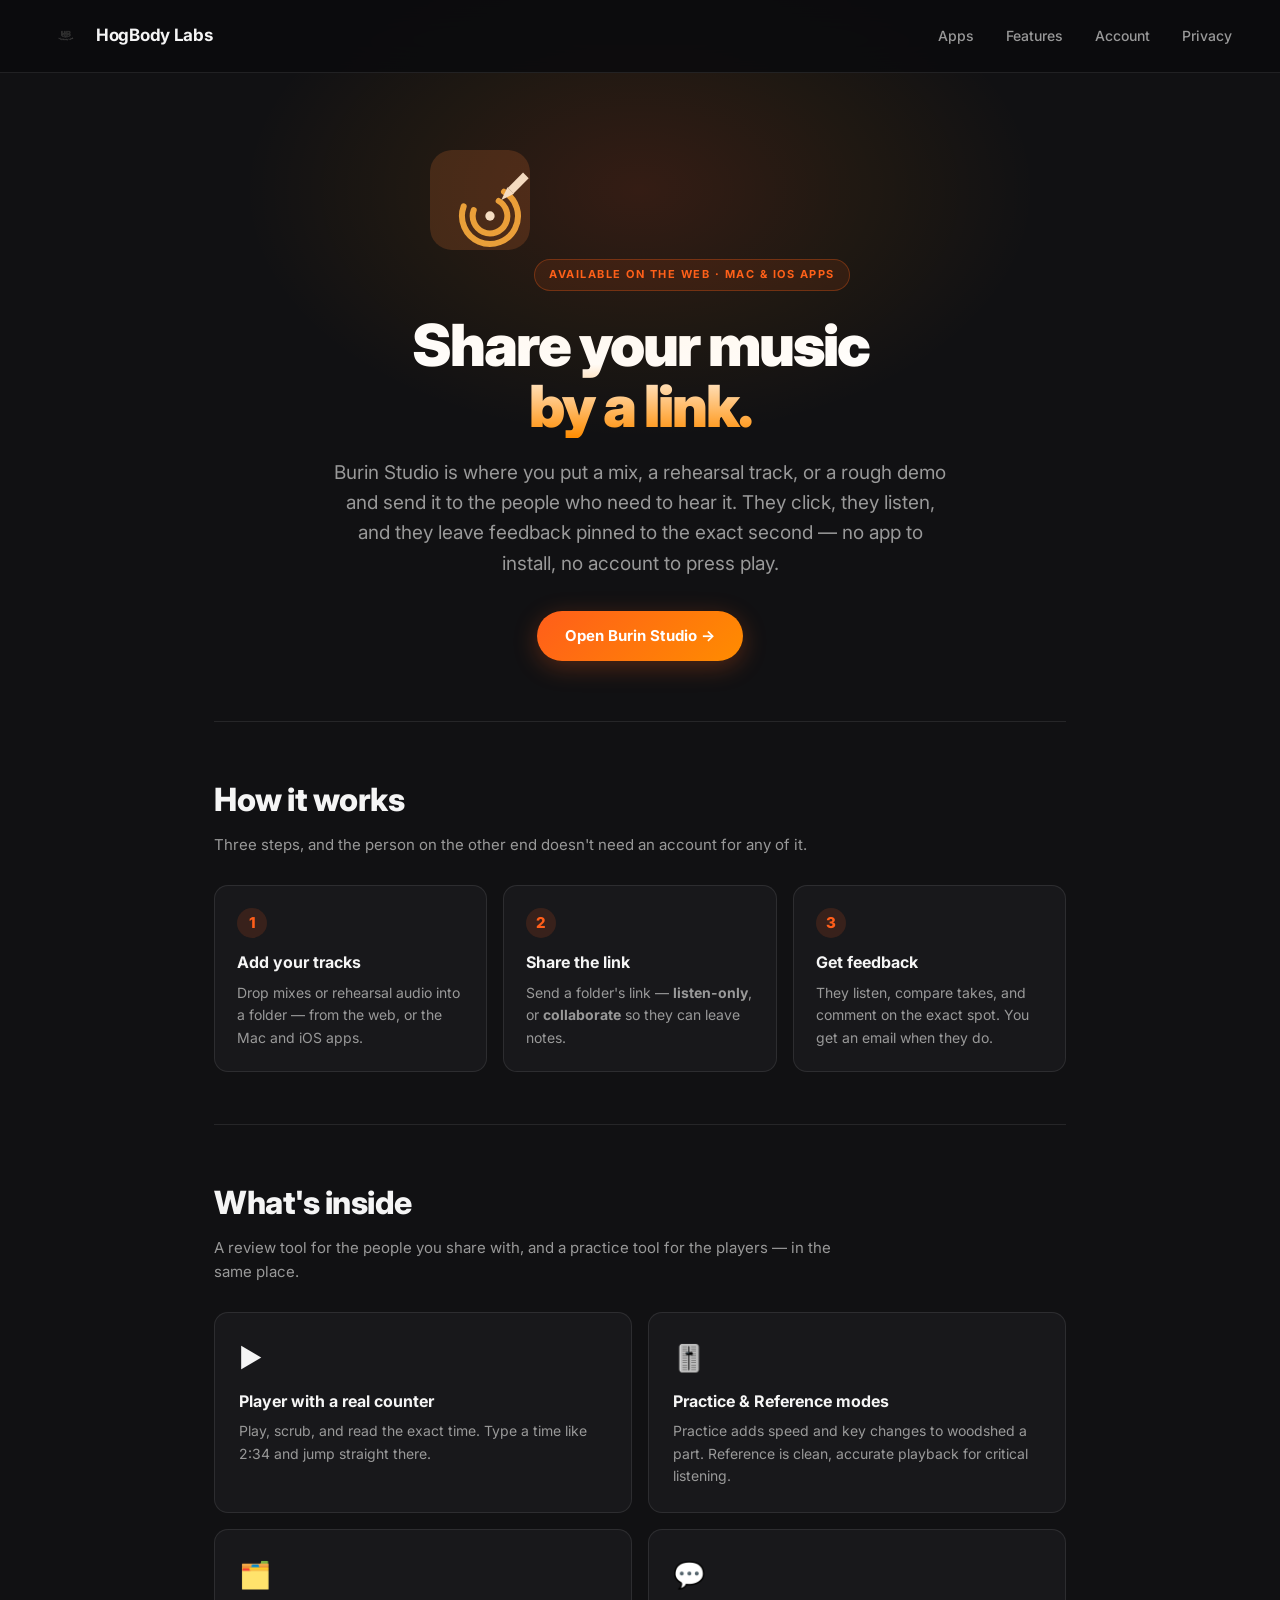
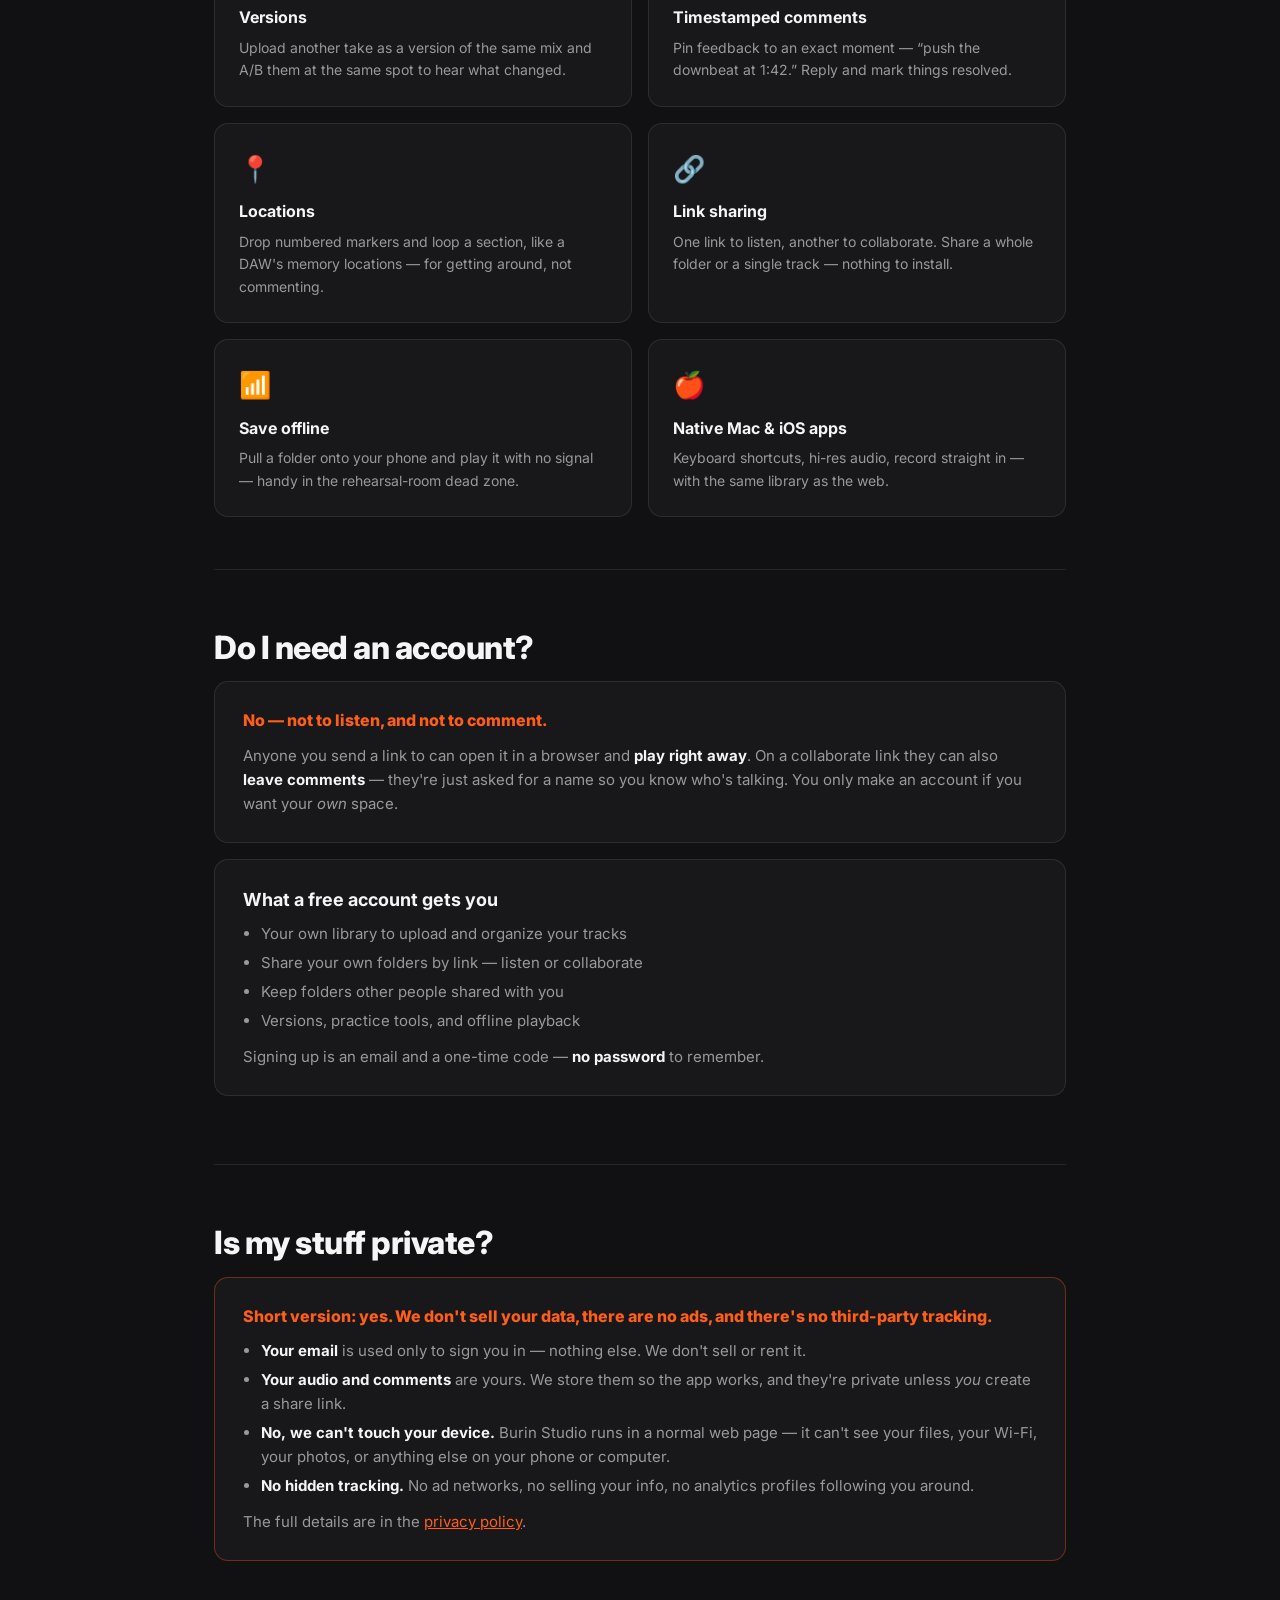
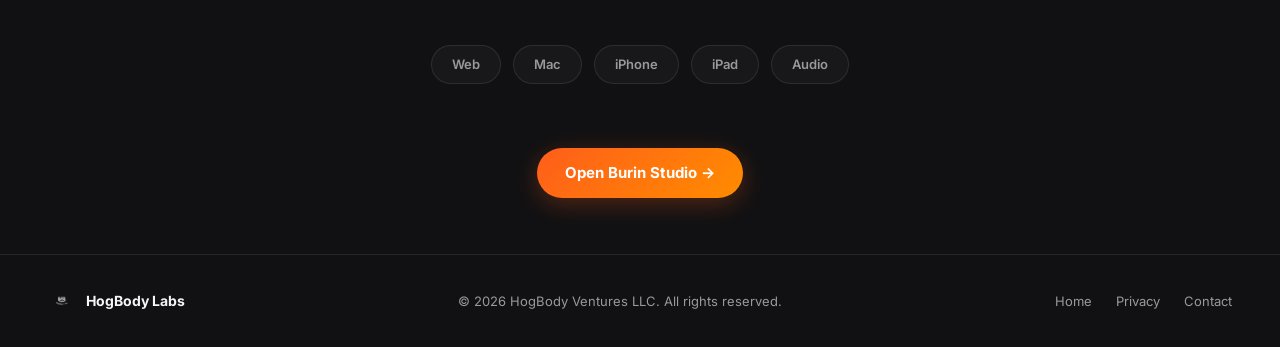
==== burin-studio/index.html @ 9c894c7a "Add Burin Studio subpage (overview, account, privacy) + app-grid card - /burin-studio/ — what it is," ====
<!DOCTYPE html>
<html lang="en">
<head>
  <meta charset="UTF-8" />
  <meta name="viewport" content="width=device-width, initial-scale=1.0" />
  <title>Burin Studio — Share, review, and practice your music by a link</title>
  <meta name="description" content="Burin Studio lets you share mixes and rehearsal tracks by a link. Anyone can listen and leave feedback pinned to the exact second — no app, no account to press play." />
  <meta property="og:title" content="Burin Studio" />
  <meta property="og:description" content="Share your music by a link. Others listen and leave feedback on the exact spot — no app, no account to press play." />
  <meta property="og:type" content="website" />
  <link rel="icon" href="/burin-icon.svg" />
  <link rel="preconnect" href="https://fonts.googleapis.com" />
  <link rel="preconnect" href="https://fonts.gstatic.com" crossorigin />
  <link href="https://fonts.googleapis.com/css2?family=Inter:wght@400;500;600;700;800;900&display=swap" rel="stylesheet" />
  <style>
    *, *::before, *::after { box-sizing: border-box; margin: 0; padding: 0; }
    :root {
      --bg:#111113; --bg2:#18181b; --bg3:#222227;
      --white:#f5f5f5; --muted:#999; --accent:#ff5e1a; --accent2:#ff8c00;
      --border:rgba(255,255,255,0.09); --radius:14px;
    }
    html { scroll-behavior: smooth; }
    body { font-family:'Inter',sans-serif; background:var(--bg); color:var(--white); line-height:1.6; -webkit-font-smoothing:antialiased; }

    nav { position:fixed; top:0; left:0; right:0; z-index:100; display:flex; align-items:center; justify-content:space-between;
      padding:18px 48px; background:rgba(12,12,14,0.9); backdrop-filter:blur(16px); border-bottom:1px solid var(--border); }
    .nav-logo { display:flex; align-items:center; gap:12px; text-decoration:none; }
    .nav-logo img { width:36px; height:36px; object-fit:contain; }
    .nav-logo span { font-size:17px; font-weight:700; color:var(--white); letter-spacing:-0.3px; }
    .nav-links { display:flex; gap:32px; list-style:none; }
    .nav-links a { color:var(--muted); text-decoration:none; font-size:14px; font-weight:500; transition:color .2s; }
    .nav-links a:hover { color:var(--accent); }

    .hero { padding:150px 24px 60px; text-align:center; position:relative; overflow:hidden; }
    .hero::before { content:''; position:absolute; top:-60px; left:50%; transform:translateX(-50%);
      width:800px; height:500px; background:radial-gradient(ellipse, rgba(255,94,26,0.15) 0%, rgba(255,140,0,0.06) 40%, transparent 70%); pointer-events:none; }
    .hero-icon { width:100px; height:100px; border-radius:22px; margin:0 auto 28px; }
    .eyebrow { display:inline-block; font-size:11px; font-weight:700; letter-spacing:1.5px; text-transform:uppercase; color:var(--accent);
      border:1px solid rgba(255,94,26,0.3); background:rgba(255,94,26,0.1); padding:6px 14px; border-radius:50px; margin-bottom:24px; }
    .hero h1 { font-size:clamp(34px,5vw,58px); font-weight:900; letter-spacing:-2px; line-height:1.06; margin-bottom:20px;
      background:linear-gradient(to top,#ff8c00 0%,#ffffff 60%); -webkit-background-clip:text; -webkit-text-fill-color:transparent; background-clip:text; }
    .hero p.lead { font-size:clamp(16px,2vw,19px); color:var(--muted); max-width:620px; margin:0 auto 32px; }
    .btn-primary { display:inline-block; background:linear-gradient(135deg,var(--accent),var(--accent2)); color:#fff; font-weight:700;
      font-size:15px; padding:13px 28px; border-radius:50px; text-decoration:none; transition:transform .15s, box-shadow .15s; box-shadow:0 6px 24px rgba(255,94,26,.28); }
    .btn-primary:hover { transform:translateY(-2px); box-shadow:0 10px 30px rgba(255,94,26,.4); }

    .wrap { max-width:900px; margin:0 auto; padding:0 24px; }
    .section { padding:52px 0; border-top:1px solid var(--border); }
    .section h2 { font-size:clamp(24px,3vw,32px); font-weight:800; letter-spacing:-.5px; margin-bottom:8px; }
    .section .sub { color:var(--muted); font-size:15px; margin-bottom:28px; max-width:640px; }

    .steps { display:grid; grid-template-columns:repeat(3,1fr); gap:16px; }
    .step { background:var(--bg2); border:1px solid var(--border); border-radius:var(--radius); padding:22px; }
    .step .n { display:inline-flex; align-items:center; justify-content:center; width:30px; height:30px; border-radius:50%;
      background:rgba(255,94,26,.14); color:var(--accent); font-weight:800; font-size:15px; margin-bottom:12px; }
    .step h3 { font-size:16px; font-weight:700; margin-bottom:6px; }
    .step p { font-size:14px; color:var(--muted); }

    .features-grid { display:grid; grid-template-columns:repeat(2,1fr); gap:16px; }
    .feature { background:var(--bg2); border:1px solid var(--border); border-radius:var(--radius); padding:24px; }
    .feature .fi { font-size:26px; margin-bottom:10px; }
    .feature h3 { font-size:16px; font-weight:700; margin-bottom:6px; }
    .feature p { font-size:14px; color:var(--muted); }

    .qa { background:var(--bg2); border:1px solid var(--border); border-radius:var(--radius); padding:26px 28px; margin-bottom:16px; }
    .qa h3 { font-size:18px; font-weight:700; margin-bottom:8px; }
    .qa p { color:var(--muted); font-size:15px; margin-bottom:10px; }
    .qa p:last-child { margin-bottom:0; }
    .qa strong { color:var(--white); }
    .qa ul { margin:6px 0 0 18px; color:var(--muted); font-size:15px; }
    .qa li { margin:5px 0; }
    .qa.privacy { border-color:rgba(255,94,26,0.35); }
    .qa .big { color:var(--accent); font-weight:800; font-size:16px; }

    .platform-tags { display:flex; justify-content:center; gap:12px; flex-wrap:wrap; margin-top:8px; }
    .platform-tag { font-size:13px; font-weight:600; padding:8px 20px; border-radius:50px; background:var(--bg2); border:1px solid var(--border); color:var(--muted); }
    .cta-band { text-align:center; padding:56px 24px; }

    footer { border-top:1px solid var(--border); padding:32px 48px; display:flex; align-items:center; justify-content:space-between; flex-wrap:wrap; gap:16px; }
    .footer-logo { display:flex; align-items:center; gap:10px; }
    .footer-logo img { width:28px; height:28px; object-fit:contain; filter:brightness(0) invert(0.7); }
    .footer-logo span { font-size:14px; font-weight:700; color:var(--white); }
    footer p { font-size:13px; color:var(--muted); }
    .footer-links { display:flex; gap:24px; }
    .footer-links a { color:var(--muted); text-decoration:none; font-size:13px; transition:color .2s; }
    .footer-links a:hover { color:var(--accent); }

    @media (max-width:768px) {
      nav { padding:14px 20px; } .nav-links { display:none; }
      .steps, .features-grid { grid-template-columns:1fr; }
      footer { flex-direction:column; text-align:center; padding:24px 20px; }
    }
  </style>
</head>
<body>

<nav>
  <a href="/" class="nav-logo">
    <img src="/hogbodylabs-badge.svg" alt="HogBody Labs" />
    <span>HogBody Labs</span>
  </a>
  <ul class="nav-links">
    <li><a href="/#apps">Apps</a></li>
    <li><a href="#features">Features</a></li>
    <li><a href="#account">Account</a></li>
    <li><a href="#privacy">Privacy</a></li>
  </ul>
</nav>

<section class="hero">
  <img src="/burin-icon.svg" alt="Burin Studio" class="hero-icon" />
  <div class="eyebrow">Available on the web · Mac &amp; iOS apps</div>
  <h1>Share your music<br />by a link.</h1>
  <p class="lead">Burin Studio is where you put a mix, a rehearsal track, or a rough demo and send it to the people who need to hear it. They click, they listen, and they leave feedback pinned to the exact second — no app to install, no account to press play.</p>
  <a href="https://daleadkins.net/studio" class="btn-primary">Open Burin Studio →</a>
</section>

<div class="wrap">

  <!-- HOW IT WORKS -->
  <section class="section" id="how">
    <h2>How it works</h2>
    <p class="sub">Three steps, and the person on the other end doesn't need an account for any of it.</p>
    <div class="steps">
      <div class="step"><div class="n">1</div><h3>Add your tracks</h3><p>Drop mixes or rehearsal audio into a folder — from the web, or the Mac and iOS apps.</p></div>
      <div class="step"><div class="n">2</div><h3>Share the link</h3><p>Send a folder's link — <strong>listen-only</strong>, or <strong>collaborate</strong> so they can leave notes.</p></div>
      <div class="step"><div class="n">3</div><h3>Get feedback</h3><p>They listen, compare takes, and comment on the exact spot. You get an email when they do.</p></div>
    </div>
  </section>

  <!-- FEATURES -->
  <section class="section" id="features">
    <h2>What's inside</h2>
    <p class="sub">A review tool for the people you share with, and a practice tool for the players — in the same place.</p>
    <div class="features-grid">
      <div class="feature"><div class="fi">▶️</div><h3>Player with a real counter</h3><p>Play, scrub, and read the exact time. Type a time like 2:34 and jump straight there.</p></div>
      <div class="feature"><div class="fi">🎚️</div><h3>Practice &amp; Reference modes</h3><p>Practice adds speed and key changes to woodshed a part. Reference is clean, accurate playback for critical listening.</p></div>
      <div class="feature"><div class="fi">🗂️</div><h3>Versions</h3><p>Upload another take as a version of the same mix and A/B them at the same spot to hear what changed.</p></div>
      <div class="feature"><div class="fi">💬</div><h3>Timestamped comments</h3><p>Pin feedback to an exact moment — “push the downbeat at 1:42.” Reply and mark things resolved.</p></div>
      <div class="feature"><div class="fi">📍</div><h3>Locations</h3><p>Drop numbered markers and loop a section, like a DAW's memory locations — for getting around, not commenting.</p></div>
      <div class="feature"><div class="fi">🔗</div><h3>Link sharing</h3><p>One link to listen, another to collaborate. Share a whole folder or a single track — nothing to install.</p></div>
      <div class="feature"><div class="fi">📶</div><h3>Save offline</h3><p>Pull a folder onto your phone and play it with no signal — handy in the rehearsal-room dead zone.</p></div>
      <div class="feature"><div class="fi">🍎</div><h3>Native Mac &amp; iOS apps</h3><p>Keyboard shortcuts, hi-res audio, record straight in — with the same library as the web.</p></div>
    </div>
  </section>

  <!-- ACCOUNT -->
  <section class="section" id="account">
    <h2>Do I need an account?</h2>
    <div class="qa">
      <p class="big">No — not to listen, and not to comment.</p>
      <p>Anyone you send a link to can open it in a browser and <strong>play right away</strong>. On a collaborate link they can also <strong>leave comments</strong> — they're just asked for a name so you know who's talking. You only make an account if you want your <em>own</em> space.</p>
    </div>
    <div class="qa">
      <h3>What a free account gets you</h3>
      <ul>
        <li>Your own library to upload and organize your tracks</li>
        <li>Share your own folders by link — listen or collaborate</li>
        <li>Keep folders other people shared with you</li>
        <li>Versions, practice tools, and offline playback</li>
      </ul>
      <p style="margin-top:12px">Signing up is an email and a one-time code — <strong>no password</strong> to remember.</p>
    </div>
  </section>

  <!-- PRIVACY -->
  <section class="section" id="privacy">
    <h2>Is my stuff private?</h2>
    <div class="qa privacy">
      <p class="big">Short version: yes. We don't sell your data, there are no ads, and there's no third-party tracking.</p>
      <ul>
        <li><strong>Your email</strong> is used only to sign you in — nothing else. We don't sell or rent it.</li>
        <li><strong>Your audio and comments</strong> are yours. We store them so the app works, and they're private unless <em>you</em> create a share link.</li>
        <li><strong>No, we can't touch your device.</strong> Burin Studio runs in a normal web page — it can't see your files, your Wi-Fi, your photos, or anything else on your phone or computer.</li>
        <li><strong>No hidden tracking.</strong> No ad networks, no selling your info, no analytics profiles following you around.</li>
      </ul>
      <p style="margin-top:12px">The full details are in the <a href="/burin-studio/privacy/" style="color:var(--accent)">privacy policy</a>.</p>
    </div>
  </section>

</div>

<section class="platforms" style="text-align:center; padding:8px 24px 8px;">
  <div class="platform-tags">
    <span class="platform-tag">Web</span>
    <span class="platform-tag">Mac</span>
    <span class="platform-tag">iPhone</span>
    <span class="platform-tag">iPad</span>
    <span class="platform-tag">Audio</span>
  </div>
</section>

<section class="cta-band">
  <a href="https://daleadkins.net/studio" class="btn-primary">Open Burin Studio →</a>
</section>

<footer>
  <div class="footer-logo">
    <img src="/hogbodylabs-badge.svg" alt="HogBody Labs" />
    <span>HogBody Labs</span>
  </div>
  <p>&copy; 2026 HogBody Ventures LLC. All rights reserved.</p>
  <div class="footer-links">
    <a href="/">Home</a>
    <a href="/burin-studio/privacy/">Privacy</a>
    <a href="mailto:support@hogbodylabs.com">Contact</a>
  </div>
</footer>

</body>
</html>
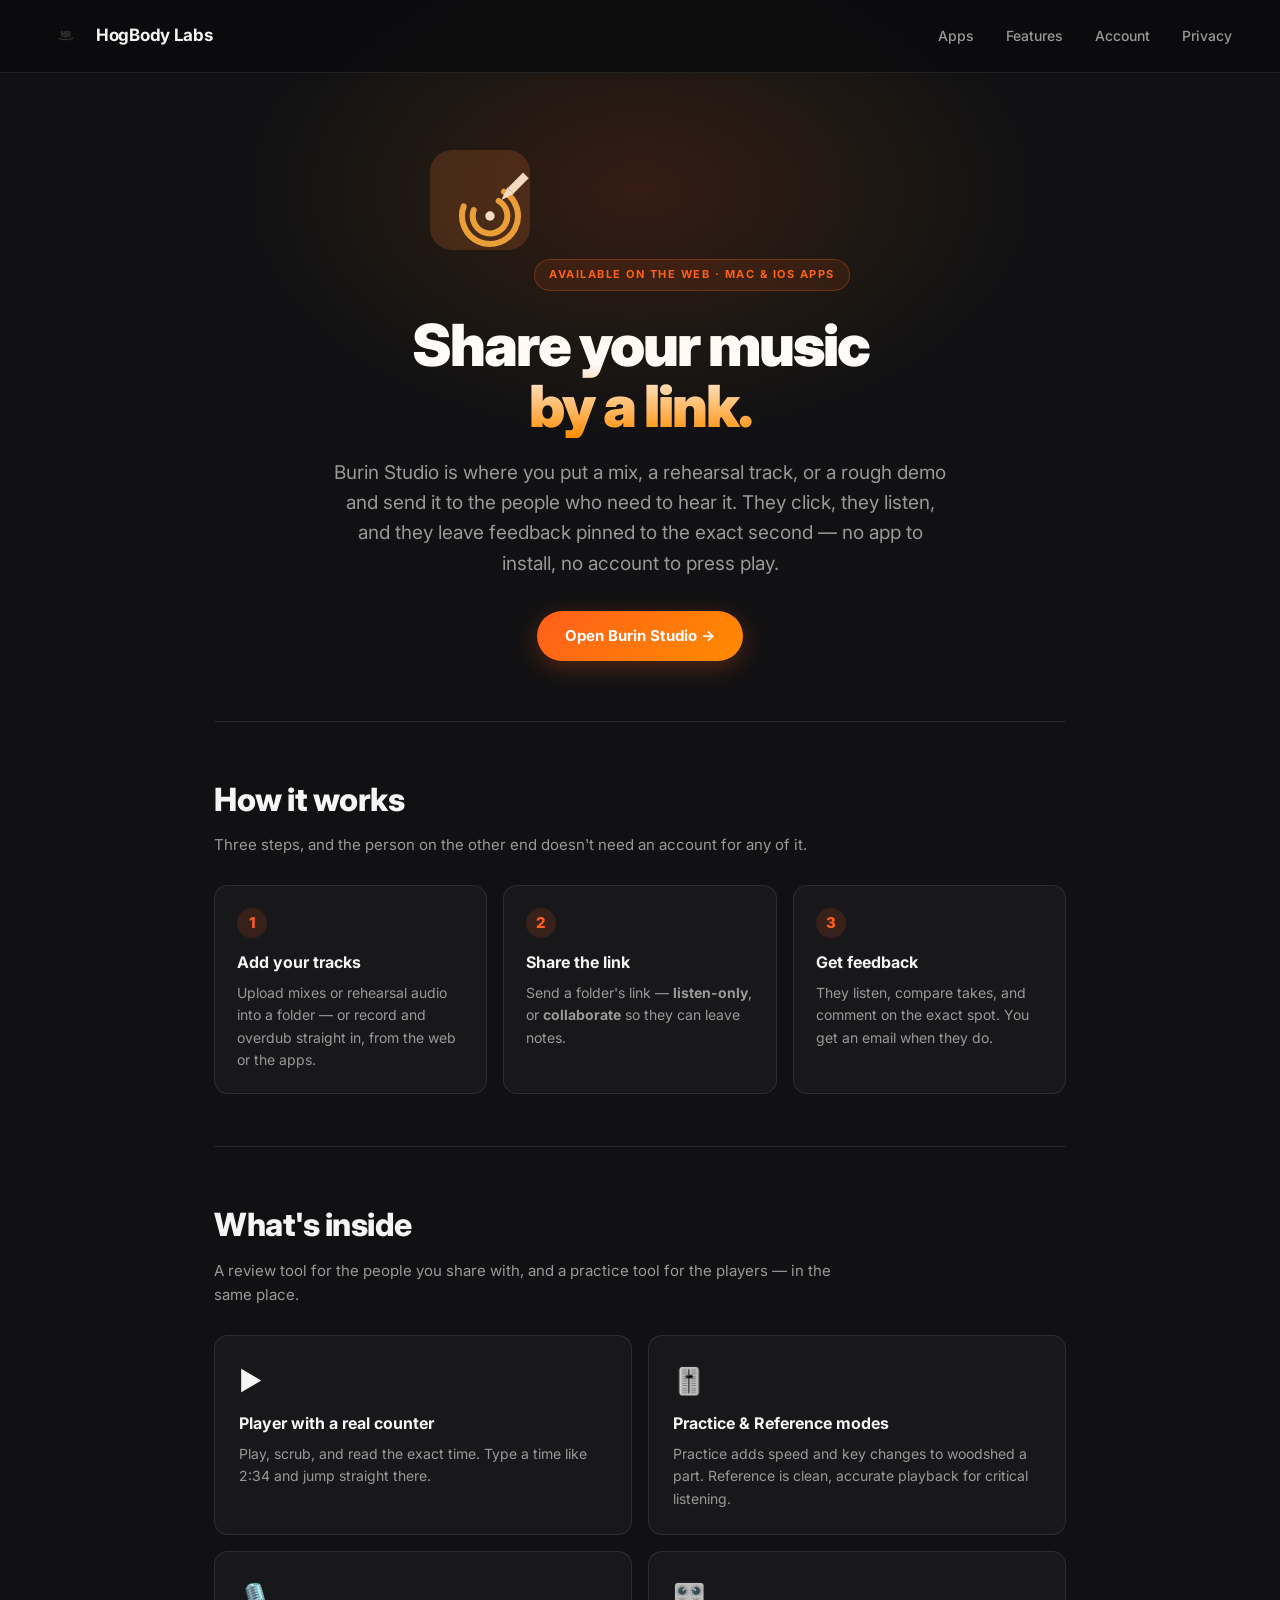
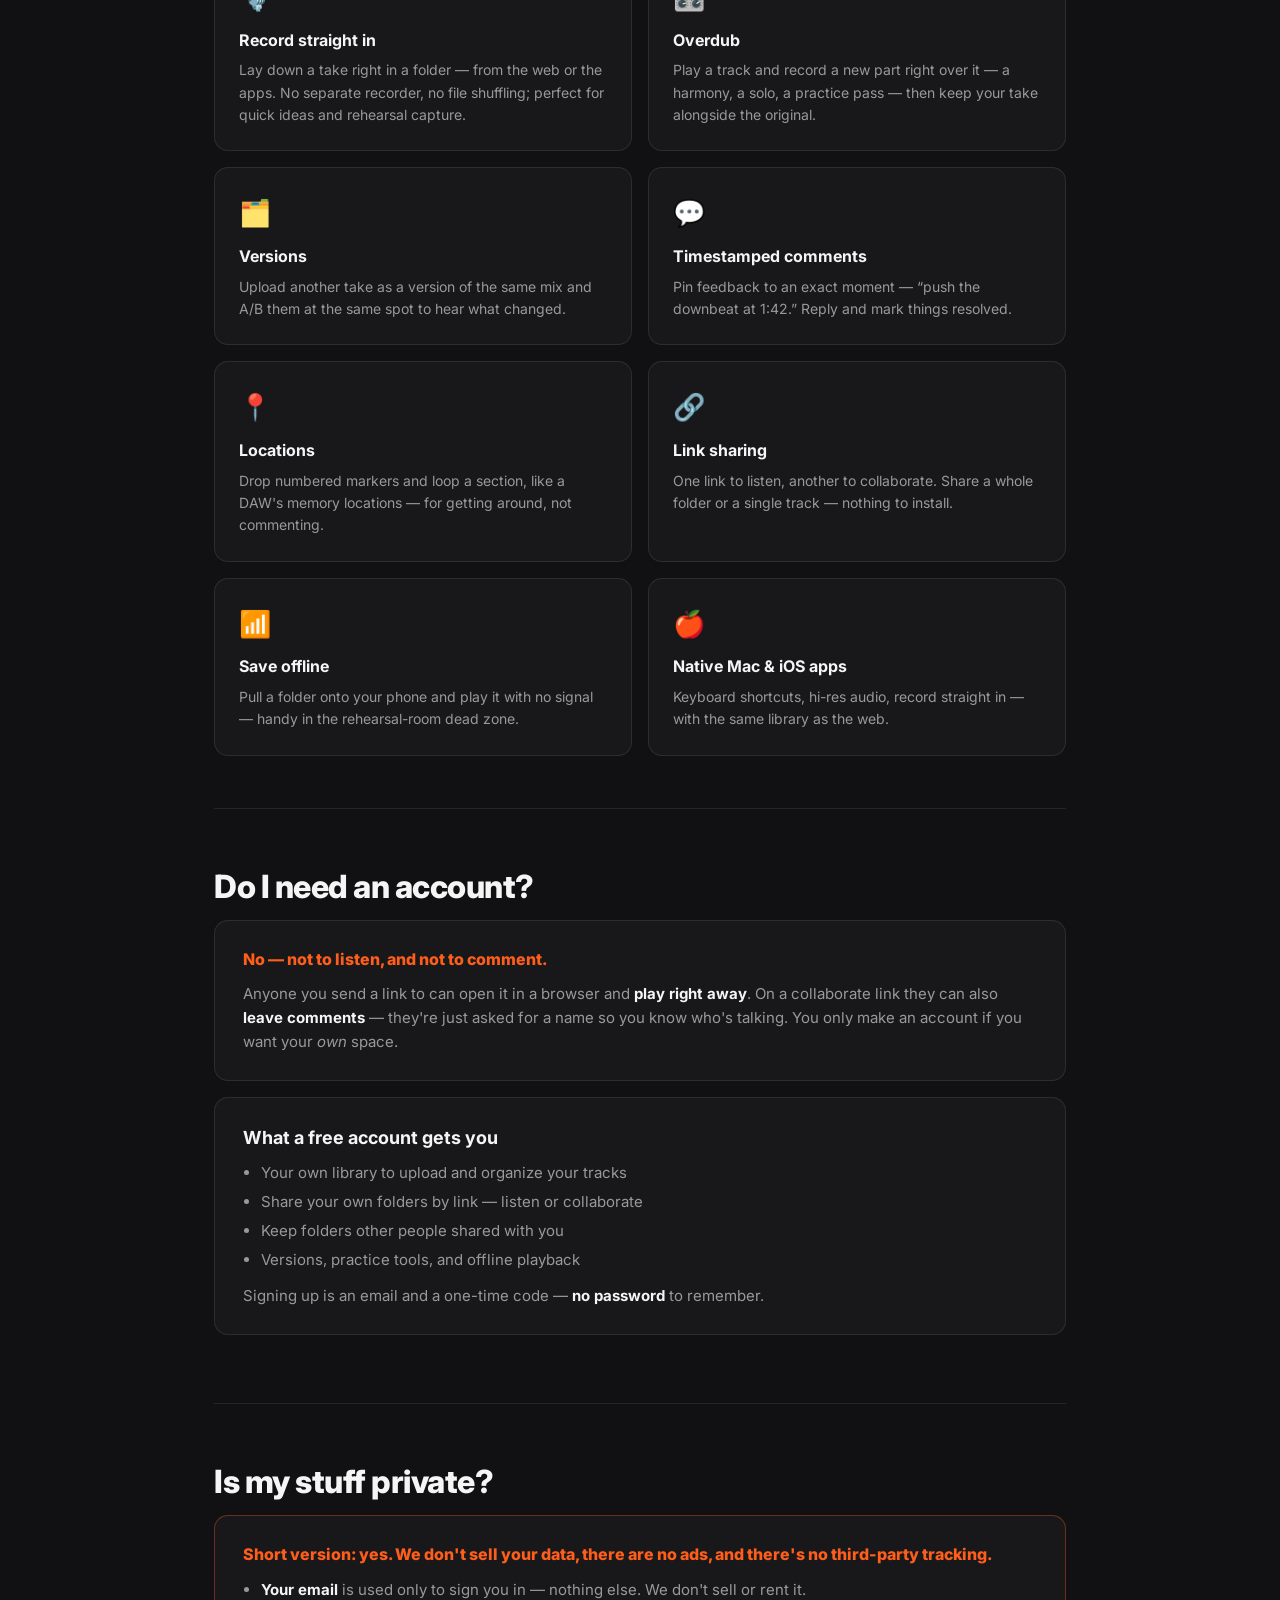
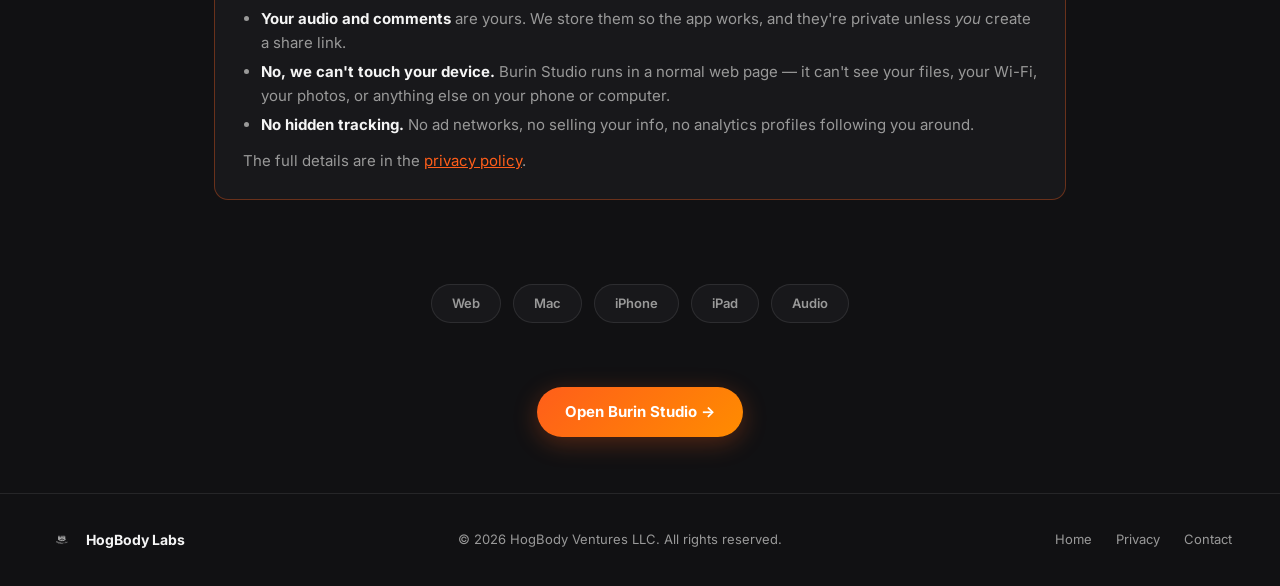
==== commit 6b60403a: "Burin Studio page: add Record & Overdub features" ====
--- a/burin-studio/index.html
+++ b/burin-studio/index.html
@@ -122,7 +122,7 @@
     <h2>How it works</h2>
     <p class="sub">Three steps, and the person on the other end doesn't need an account for any of it.</p>
     <div class="steps">
-      <div class="step"><div class="n">1</div><h3>Add your tracks</h3><p>Drop mixes or rehearsal audio into a folder — from the web, or the Mac and iOS apps.</p></div>
+      <div class="step"><div class="n">1</div><h3>Add your tracks</h3><p>Upload mixes or rehearsal audio into a folder — or record and overdub straight in, from the web or the apps.</p></div>
       <div class="step"><div class="n">2</div><h3>Share the link</h3><p>Send a folder's link — <strong>listen-only</strong>, or <strong>collaborate</strong> so they can leave notes.</p></div>
       <div class="step"><div class="n">3</div><h3>Get feedback</h3><p>They listen, compare takes, and comment on the exact spot. You get an email when they do.</p></div>
     </div>
@@ -135,6 +135,8 @@
     <div class="features-grid">
       <div class="feature"><div class="fi">▶️</div><h3>Player with a real counter</h3><p>Play, scrub, and read the exact time. Type a time like 2:34 and jump straight there.</p></div>
       <div class="feature"><div class="fi">🎚️</div><h3>Practice &amp; Reference modes</h3><p>Practice adds speed and key changes to woodshed a part. Reference is clean, accurate playback for critical listening.</p></div>
+      <div class="feature"><div class="fi">🎙️</div><h3>Record straight in</h3><p>Lay down a take right in a folder — from the web or the apps. No separate recorder, no file shuffling; perfect for quick ideas and rehearsal capture.</p></div>
+      <div class="feature"><div class="fi">🎛️</div><h3>Overdub</h3><p>Play a track and record a new part right over it — a harmony, a solo, a practice pass — then keep your take alongside the original.</p></div>
       <div class="feature"><div class="fi">🗂️</div><h3>Versions</h3><p>Upload another take as a version of the same mix and A/B them at the same spot to hear what changed.</p></div>
       <div class="feature"><div class="fi">💬</div><h3>Timestamped comments</h3><p>Pin feedback to an exact moment — “push the downbeat at 1:42.” Reply and mark things resolved.</p></div>
       <div class="feature"><div class="fi">📍</div><h3>Locations</h3><p>Drop numbered markers and loop a section, like a DAW's memory locations — for getting around, not commenting.</p></div>
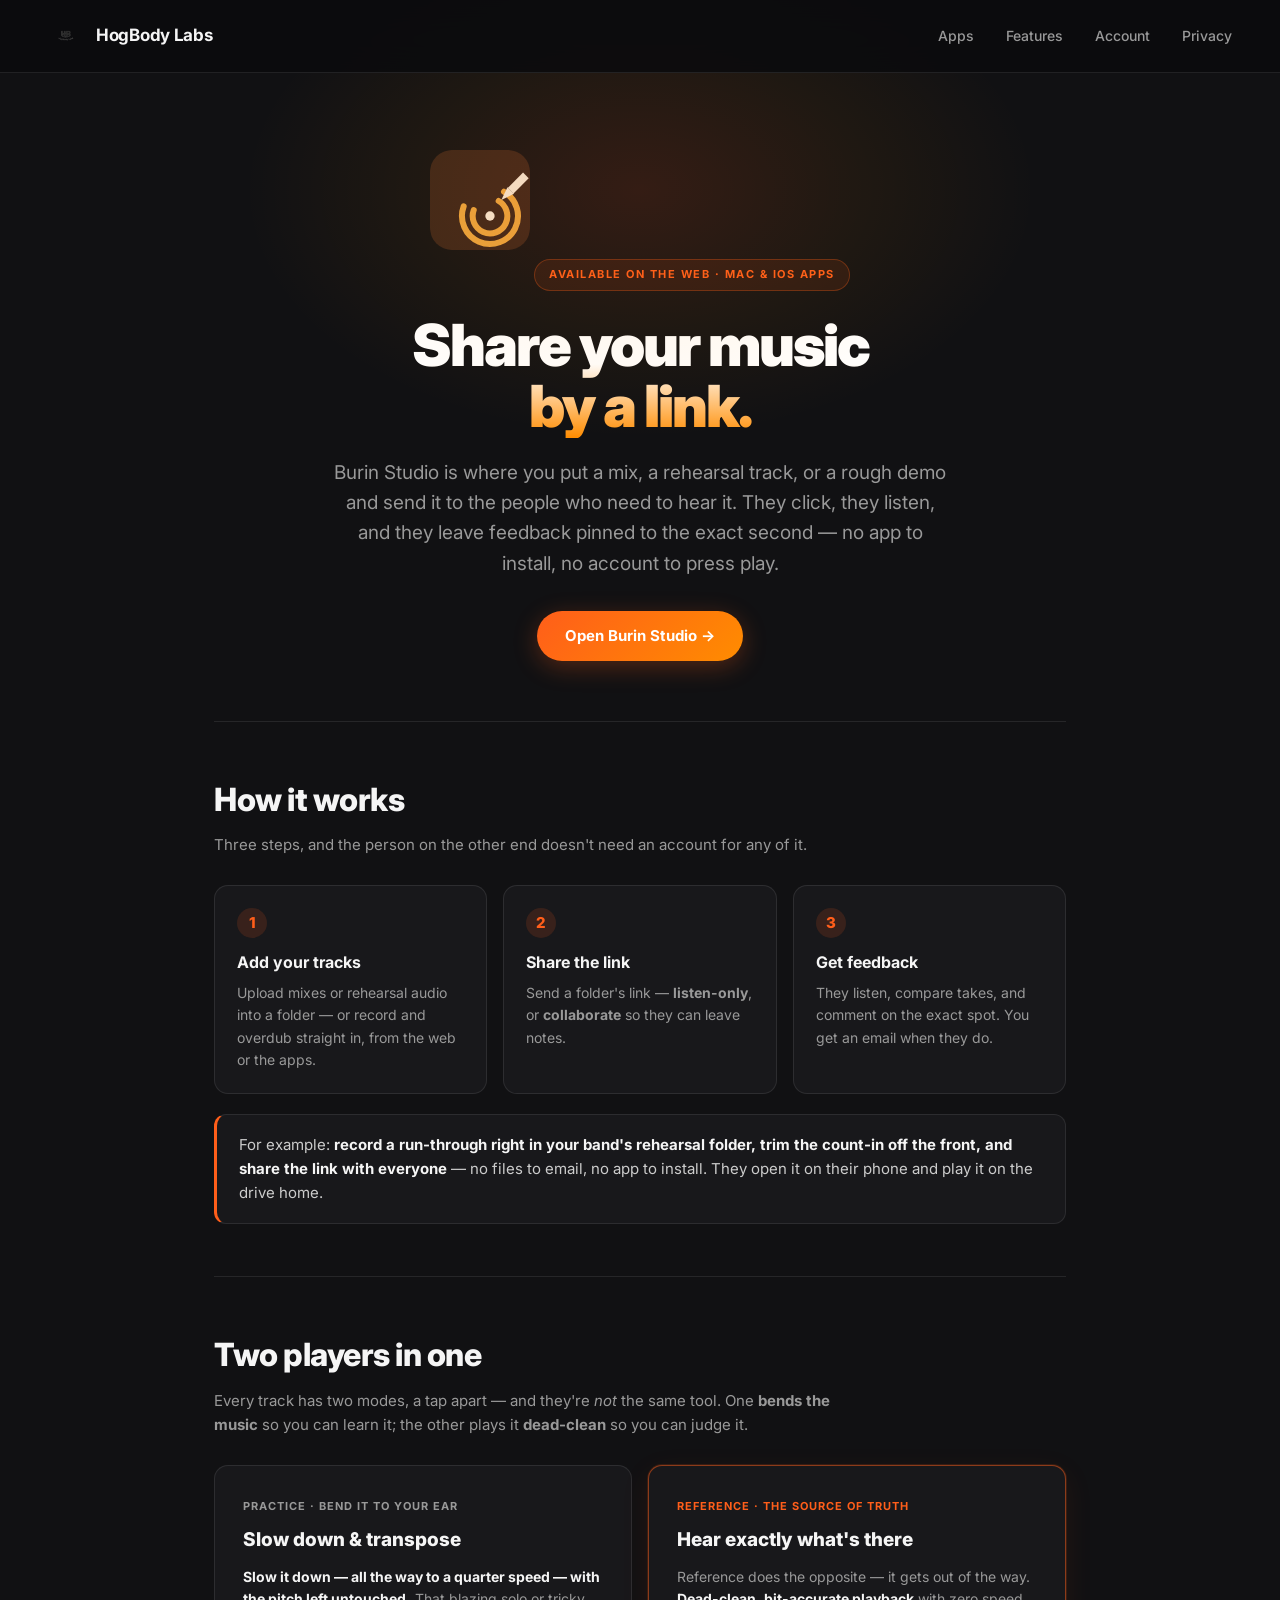
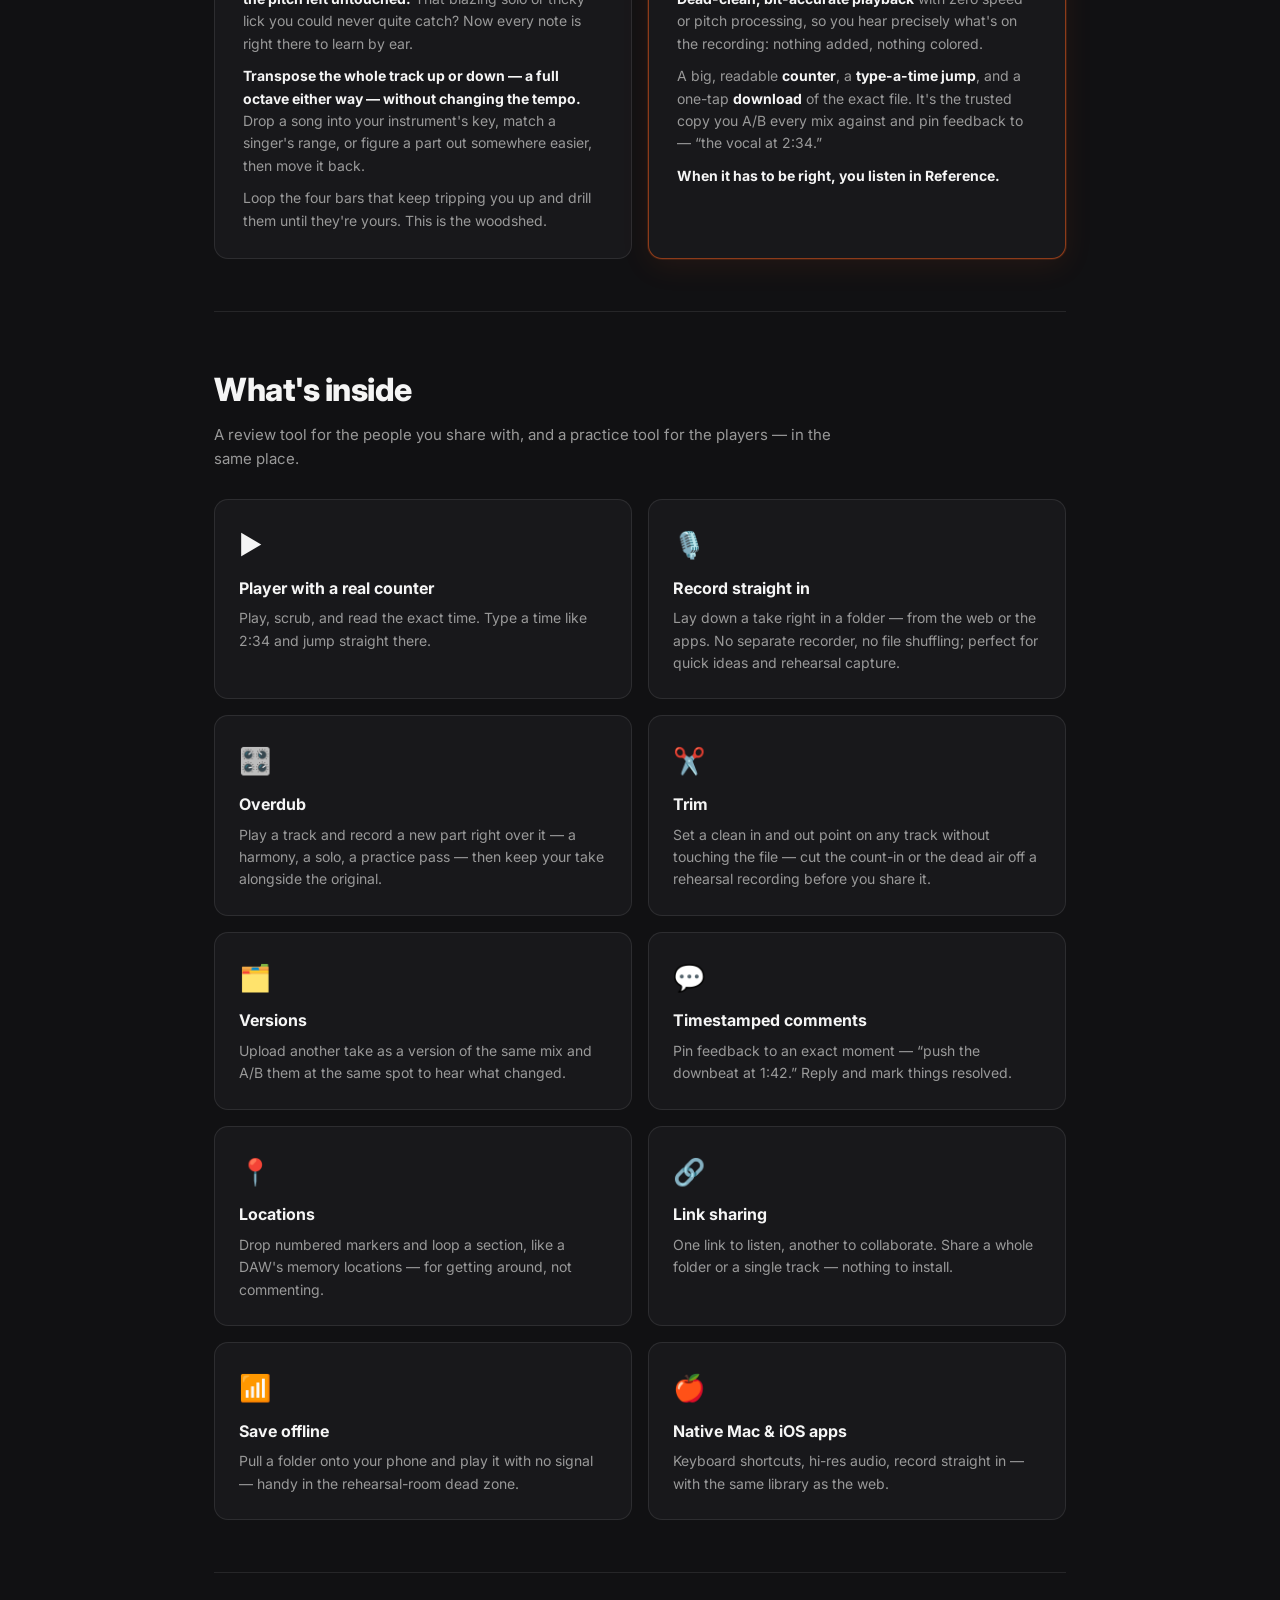
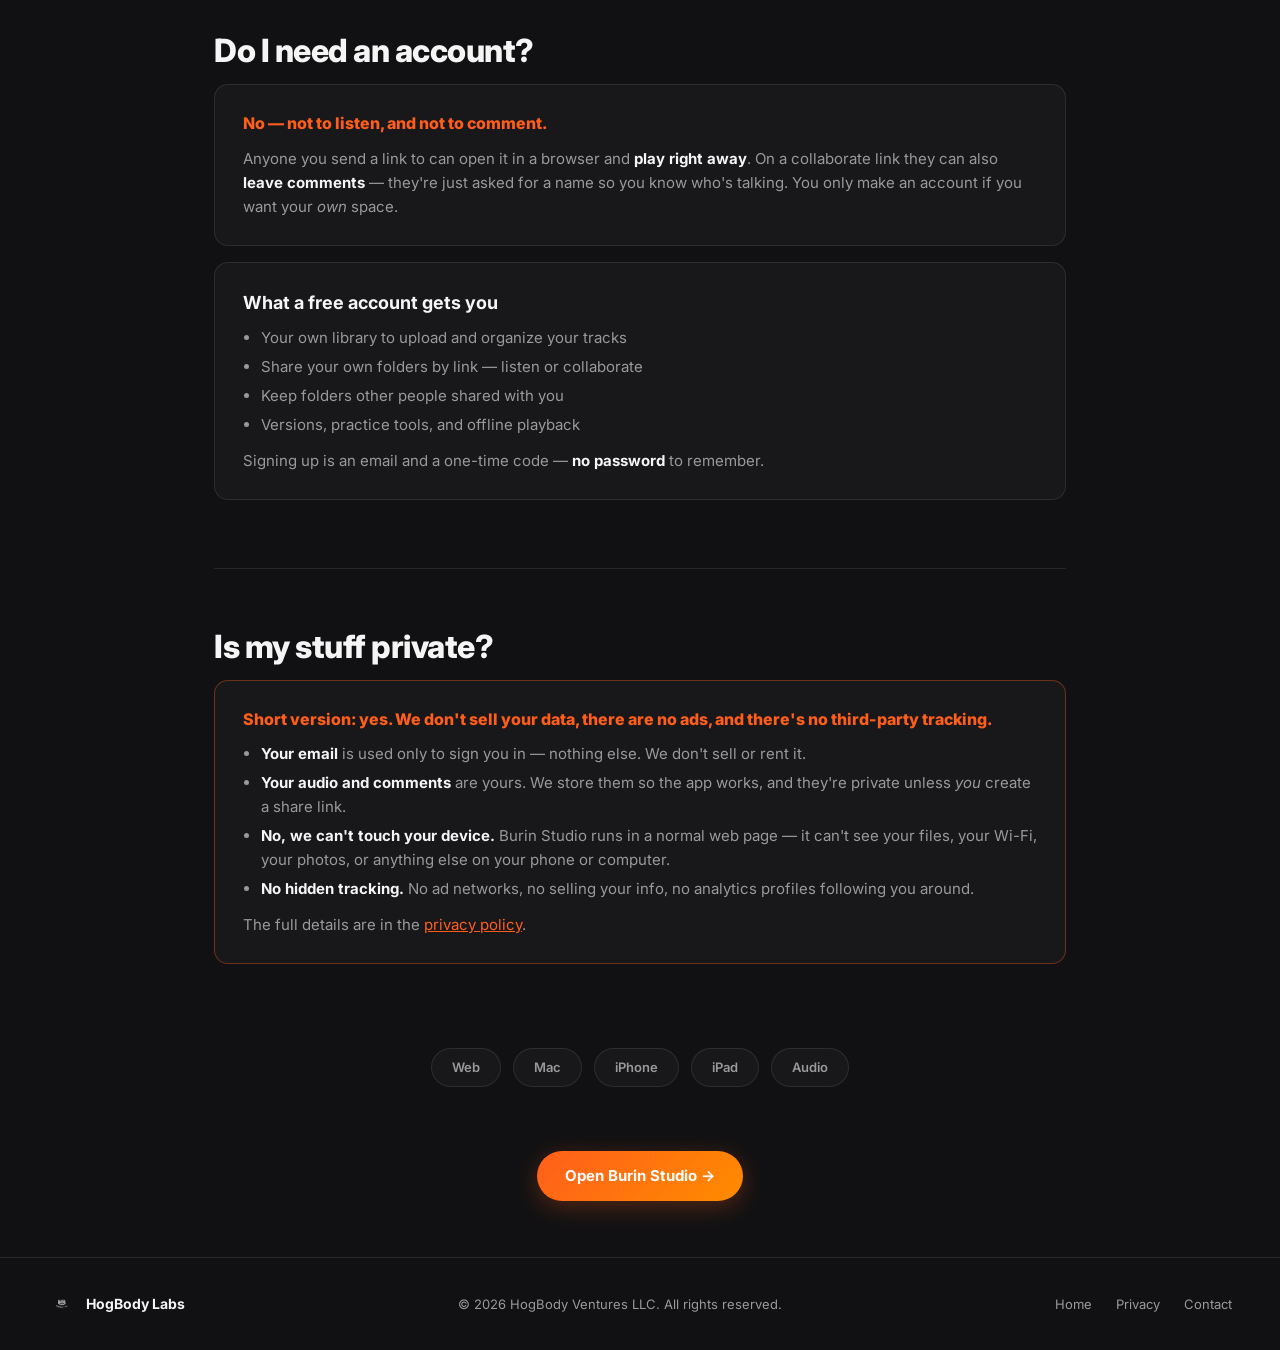
==== commit b293c02d: "Burin page: sell slow-down & transpose, spotlight Practice vs Reference, add Trim + band example" ====
--- a/burin-studio/index.html
+++ b/burin-studio/index.html
@@ -62,6 +62,21 @@
     .feature h3 { font-size:16px; font-weight:700; margin-bottom:6px; }
     .feature p { font-size:14px; color:var(--muted); }
 
+    .twocol { display:grid; grid-template-columns:1fr 1fr; gap:16px; }
+    .col { background:var(--bg2); border:1px solid var(--border); border-radius:var(--radius); padding:26px 28px; }
+    .col.ref { border-color:rgba(255,94,26,0.5); box-shadow:0 0 0 1px rgba(255,94,26,0.15), 0 8px 30px rgba(255,94,26,0.08); }
+    .col-tag { display:inline-block; font-size:11px; font-weight:700; letter-spacing:1px; text-transform:uppercase; color:var(--muted); margin-bottom:10px; }
+    .col.ref .col-tag { color:var(--accent); }
+    .col h3 { font-size:19px; font-weight:800; margin-bottom:10px; }
+    .col p { font-size:14px; color:var(--muted); margin-bottom:10px; }
+    .col p:last-child { margin-bottom:0; }
+    .col strong { color:var(--white); }
+    .col .kicker { color:var(--white); font-weight:700; margin-top:4px; }
+
+    .example { background:var(--bg2); border:1px solid var(--border); border-left:3px solid var(--accent);
+      border-radius:12px; padding:18px 22px; margin-top:20px; color:#ccc; font-size:15px; }
+    .example strong { color:var(--white); }
+
     .qa { background:var(--bg2); border:1px solid var(--border); border-radius:var(--radius); padding:26px 28px; margin-bottom:16px; }
     .qa h3 { font-size:18px; font-weight:700; margin-bottom:8px; }
     .qa p { color:var(--muted); font-size:15px; margin-bottom:10px; }
@@ -87,7 +102,7 @@
 
     @media (max-width:768px) {
       nav { padding:14px 20px; } .nav-links { display:none; }
-      .steps, .features-grid { grid-template-columns:1fr; }
+      .steps, .features-grid, .twocol { grid-template-columns:1fr; }
       footer { flex-direction:column; text-align:center; padding:24px 20px; }
     }
   </style>
@@ -126,6 +141,29 @@
       <div class="step"><div class="n">2</div><h3>Share the link</h3><p>Send a folder's link — <strong>listen-only</strong>, or <strong>collaborate</strong> so they can leave notes.</p></div>
       <div class="step"><div class="n">3</div><h3>Get feedback</h3><p>They listen, compare takes, and comment on the exact spot. You get an email when they do.</p></div>
     </div>
+    <p class="example">For example: <strong>record a run-through right in your band's rehearsal folder, trim the count-in off the front, and share the link with everyone</strong> — no files to email, no app to install. They open it on their phone and play it on the drive home.</p>
+  </section>
+
+  <!-- PRACTICE VS REFERENCE -->
+  <section class="section" id="players">
+    <h2>Two players in one</h2>
+    <p class="sub">Every track has two modes, a tap apart — and they're <em>not</em> the same tool. One <strong>bends the music</strong> so you can learn it; the other plays it <strong>dead-clean</strong> so you can judge it.</p>
+    <div class="twocol">
+      <div class="col">
+        <div class="col-tag">Practice · bend it to your ear</div>
+        <h3>Slow down &amp; transpose</h3>
+        <p><strong>Slow it down — all the way to a quarter speed — with the pitch left untouched.</strong> That blazing solo or tricky lick you could never quite catch? Now every note is right there to learn by ear.</p>
+        <p><strong>Transpose the whole track up or down — a full octave either way — without changing the tempo.</strong> Drop a song into your instrument's key, match a singer's range, or figure a part out somewhere easier, then move it back.</p>
+        <p>Loop the four bars that keep tripping you up and drill them until they're yours. This is the woodshed.</p>
+      </div>
+      <div class="col ref">
+        <div class="col-tag">Reference · the source of truth</div>
+        <h3>Hear exactly what's there</h3>
+        <p>Reference does the opposite — it gets out of the way. <strong>Dead-clean, bit-accurate playback</strong> with zero speed or pitch processing, so you hear precisely what's on the recording: nothing added, nothing colored.</p>
+        <p>A big, readable <strong>counter</strong>, a <strong>type-a-time jump</strong>, and a one-tap <strong>download</strong> of the exact file. It's the trusted copy you A/B every mix against and pin feedback to — “the vocal at 2:34.”</p>
+        <p class="kicker">When it has to be right, you listen in Reference.</p>
+      </div>
+    </div>
   </section>
 
   <!-- FEATURES -->
@@ -134,9 +172,9 @@
     <p class="sub">A review tool for the people you share with, and a practice tool for the players — in the same place.</p>
     <div class="features-grid">
       <div class="feature"><div class="fi">▶️</div><h3>Player with a real counter</h3><p>Play, scrub, and read the exact time. Type a time like 2:34 and jump straight there.</p></div>
-      <div class="feature"><div class="fi">🎚️</div><h3>Practice &amp; Reference modes</h3><p>Practice adds speed and key changes to woodshed a part. Reference is clean, accurate playback for critical listening.</p></div>
       <div class="feature"><div class="fi">🎙️</div><h3>Record straight in</h3><p>Lay down a take right in a folder — from the web or the apps. No separate recorder, no file shuffling; perfect for quick ideas and rehearsal capture.</p></div>
       <div class="feature"><div class="fi">🎛️</div><h3>Overdub</h3><p>Play a track and record a new part right over it — a harmony, a solo, a practice pass — then keep your take alongside the original.</p></div>
+      <div class="feature"><div class="fi">✂️</div><h3>Trim</h3><p>Set a clean in and out point on any track without touching the file — cut the count-in or the dead air off a rehearsal recording before you share it.</p></div>
       <div class="feature"><div class="fi">🗂️</div><h3>Versions</h3><p>Upload another take as a version of the same mix and A/B them at the same spot to hear what changed.</p></div>
       <div class="feature"><div class="fi">💬</div><h3>Timestamped comments</h3><p>Pin feedback to an exact moment — “push the downbeat at 1:42.” Reply and mark things resolved.</p></div>
       <div class="feature"><div class="fi">📍</div><h3>Locations</h3><p>Drop numbered markers and loop a section, like a DAW's memory locations — for getting around, not commenting.</p></div>
